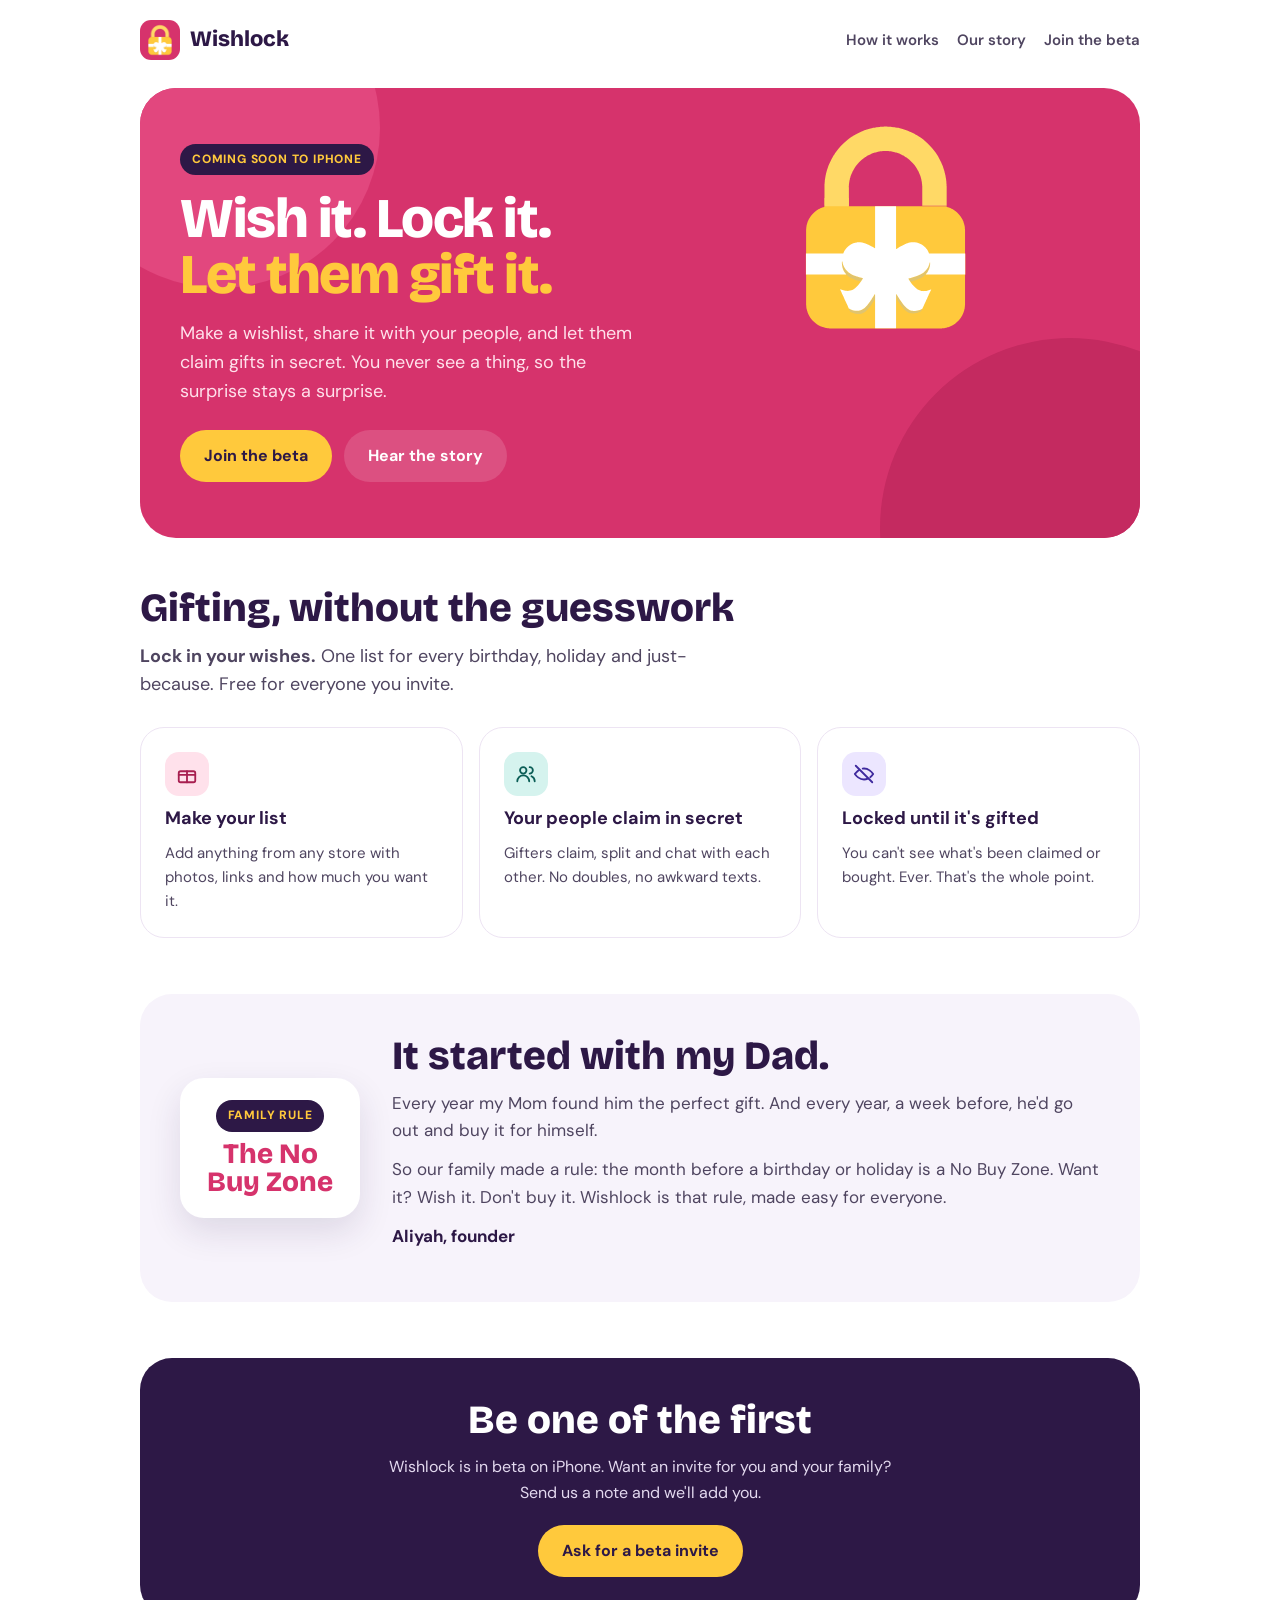
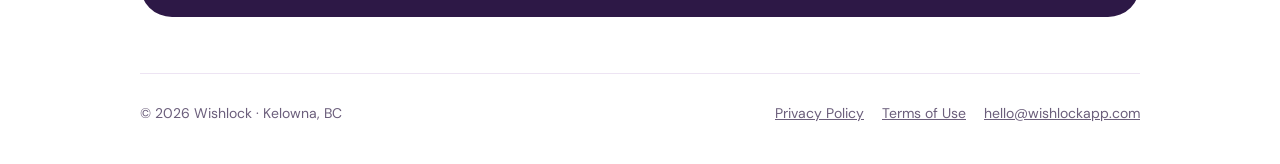
==== index.html @ d1f38653 "Add files via upload" ====
<!doctype html>
<html lang="en">
<head>
<meta charset="utf-8">
<meta name="viewport" content="width=device-width, initial-scale=1">
<title>Wishlock · Wish it. Lock it. Let them gift it.</title>
<meta name="description" content="Wishlock is the wishlist app for families and friends. Share your list, let your people claim gifts in secret, and keep the surprise.">
<meta property="og:title" content="Wishlock">
<meta property="og:description" content="Wish it. Lock it. Let them gift it. The wishlist app that keeps the surprise.">
<meta property="og:image" content="https://wishlockapp.com/icon-512.png">
<meta name="theme-color" content="#D6336C">
<link rel="icon" href="favicon.png">
<link rel="apple-touch-icon" href="apple-touch-icon.png">
<link rel="preconnect" href="https://fonts.googleapis.com">
<link href="https://fonts.googleapis.com/css2?family=Bricolage+Grotesque:opsz,wght@12..96,700;12..96,800&family=DM+Sans:opsz,wght@9..40,400;9..40,600;9..40,700&display=swap" rel="stylesheet">
<link rel="stylesheet" href="style.css">
</head>
<body>
<svg width="0" height="0" style="position:absolute" aria-hidden="true" focusable="false"><defs><symbol id="wl-s" viewBox="0 0 2160 2700" overflow="visible"><path fill="#FFD966" fill-rule="evenodd" d="M587 858 587 861 582 875 582 878 576 899 576 903 574 908 573 917 572 918 572 923 571 924 571 929 570 930 570 935 568 942 568 948 567 949 566 969 565 970 565 982 564 983 564 1166 565 1167 769 1167 770 1166 770 1011 769 1010 769 1001 770 1000 770 987 771 986 771 979 772 978 772 971 773 970 773 964 774 963 775 953 777 948 779 935 783 925 783 922 789 904 799 883 799 881 818 847 829 831 845 811 858 797 876 780 892 767 909 755 912 754 925 745 944 735 946 735 964 726 990 717 997 716 1008 712 1012 712 1013 711 1017 711 1023 709 1028 709 1034 707 1052 706 1053 705 1068 705 1069 704 1090 704 1091 705 1106 705 1107 706 1125 707 1131 709 1136 709 1137 710 1151 712 1162 716 1169 717 1195 726 1215 736 1219 737 1221 739 1230 743 1250 756 1253 757 1278 776 1310 807 1325 825 1343 851 1352 868 1354 870 1357 878 1359 880 1359 882 1364 891 1364 893 1370 906 1376 924 1378 934 1380 938 1380 942 1381 943 1384 961 1385 962 1387 985 1388 986 1388 998 1389 999 1389 1166 1390 1167 1594 1167 1595 1166 1595 1001 1594 1000 1594 981 1593 980 1592 956 1591 955 1590 941 1589 940 1589 935 1587 928 1587 922 1586 921 1584 907 1582 902 1581 893 1579 889 1576 874 1561 829 1552 809 1552 807 1547 798 1547 796 1521 747 1500 715 1471 678 1435 640 1398 608 1378 593 1354 577 1351 576 1341 569 1334 566 1332 564 1325 561 1323 559 1291 543 1284 541 1267 533 1223 518 1220 518 1219 517 1216 517 1208 514 1200 513 1187 509 1183 509 1182 508 1177 508 1176 507 1171 507 1170 506 1160 505 1159 504 1153 504 1152 503 1128 501 1127 500 1095 499 1094 498 1065 498 1064 499 1032 500 1031 501 1007 503 1006 504 1000 504 999 505 994 505 988 507 977 508 976 509 972 509 971 510 936 518 923 523 914 525 911 527 900 530 897 532 892 533 889 535 877 539 834 560 832 562 825 565 823 567 803 578 800 581 797 582 778 595 757 611 728 636 702 662 680 687 653 723 646 735 643 738 641 743 638 746 627 767 625 769 602 817 601 822 598 827 590 852Z"/><rect x="565" y="1100" width="205" height="360" fill="#FFD966"/></symbol><symbol id="wl-b" viewBox="0 0 2160 2700" overflow="visible"><path fill="#FFC93C" d="M448 1254 433 1278 422 1302 413 1333 412 1343 411 1344 411 1351 410 1352 410 1364 409 1365 409 1567 407 1571 407 1746 409 1749 409 2005 410 2006 411 2026 412 2027 412 2032 415 2041 417 2053 420 2059 421 2065 423 2068 425 2075 437 2099 446 2113 461 2132 477 2148 500 2166 503 2167 513 2174 522 2178 524 2180 548 2190 558 2192 569 2196 573 2196 574 2197 579 2197 580 2198 591 2199 592 2200 603 2200 604 2201 1555 2201 1556 2200 1567 2200 1568 2199 1574 2199 1580 2197 1585 2197 1586 2196 1594 2195 1601 2192 1608 2191 1619 2186 1624 2185 1631 2181 1633 2181 1637 2178 1646 2174 1666 2161 1682 2148 1698 2132 1713 2113 1727 2090 1738 2065 1738 2062 1741 2056 1741 2053 1743 2049 1744 2041 1747 2032 1748 2018 1749 2017 1749 2006 1750 2005 1750 1749 1752 1746 1752 1571 1750 1567 1750 1365 1749 1364 1748 1344 1747 1343 1747 1338 1744 1329 1742 1317 1739 1311 1737 1302 1726 1278 1711 1254 1699 1239 1681 1221 1665 1208 1643 1194 1639 1193 1631 1188 1629 1188 1614 1181 1597 1176 1595 1174 1595 1171 1594 1170 565 1170 564 1171 564 1174 562 1176 545 1181 530 1188 528 1188 520 1193 516 1194 494 1208 479 1220 460 1239Z"/><path fill="#E0C46E" d="M990 1915 989 1914 987 1916 949 1976 924 2009 907 2026 890 2039 875 2047 870 2048 864 2051 860 2051 855 2053 848 2053 847 2054 827 2054 826 2053 814 2052 810 2050 803 2049 784 2042 773 2036 771 2036 770 2038 780 2059 783 2062 806 2072 827 2078 840 2079 841 2080 856 2080 857 2079 865 2079 870 2077 874 2077 885 2073 899 2066 908 2060 928 2042 946 2021 963 1997 964 1994 990 1954ZM1169 1914 1169 1945 1179 1962 1185 1970 1186 1973 1192 1981 1193 1984 1213 2013 1235 2039 1252 2054 1264 2062 1281 2070 1285 2070 1292 2073 1304 2074 1305 2075 1319 2075 1320 2074 1327 2074 1328 2073 1339 2072 1342 2070 1346 2070 1355 2067 1370 2060 1372 2060 1378 2057 1381 2054 1387 2041 1387 2039 1382 2040 1373 2045 1352 2052 1339 2054 1338 2055 1327 2055 1326 2056 1308 2055 1307 2054 1295 2052 1284 2048 1271 2041 1257 2031 1229 2002 1202 1964 1201 1961 1195 1953 1172 1915 1170 1913ZM1454 1650 1453 1649 1451 1653 1450 1660 1447 1666 1444 1676 1429 1702 1420 1713 1406 1727 1396 1735 1385 1742 1367 1751 1365 1751 1345 1760 1331 1764 1328 1766 1316 1770 1302 1773 1287 1778 1275 1780 1274 1781 1275 1785 1288 1805 1290 1807 1294 1807 1306 1803 1309 1803 1313 1801 1316 1801 1319 1799 1342 1792 1345 1790 1367 1782 1383 1774 1404 1759 1418 1745 1426 1735 1434 1723 1442 1708 1451 1681 1451 1676 1453 1669 1453 1662 1454 1661ZM714 1640 713 1641 713 1665 714 1666 714 1672 715 1673 716 1683 718 1687 718 1690 722 1702 734 1726 743 1739 763 1760 775 1769 790 1778 792 1778 806 1785 811 1786 814 1788 822 1790 825 1792 837 1796 840 1796 847 1799 850 1799 865 1804 871 1804 885 1783 887 1778 883 1776 852 1769 805 1753 788 1745 767 1731 750 1715 743 1707 734 1694 722 1670 718 1658Z"/><path fill="#fff" fill-rule="evenodd" d="M992 1171 991 1172 991 1522 989 1524 969 1513 967 1511 931 1493 929 1493 910 1484 882 1476 865 1475 864 1474 850 1474 849 1475 839 1475 838 1476 823 1478 816 1481 807 1483 786 1493 768 1505 752 1520 740 1535 730 1551 730 1553 724 1564 724 1566 721 1570 409 1570 408 1571 408 1746 409 1747 746 1747 747 1746 746 1743 738 1734 727 1716 719 1698 719 1695 715 1685 713 1670 712 1669 712 1660 711 1659 711 1639 712 1637 714 1636 716 1639 718 1653 720 1657 720 1660 723 1669 732 1688 743 1705 765 1728 787 1743 806 1752 814 1754 817 1756 822 1757 825 1759 837 1763 840 1763 857 1769 885 1775 888 1777 887 1782 876 1798 875 1801 848 1837 822 1862 807 1872 799 1876 782 1882 778 1882 772 1884 753 1885 752 1884 741 1884 740 1883 723 1880 696 1870 696 1873 699 1878 699 1880 710 1902 710 1904 727 1939 727 1941 732 1950 732 1952 738 1963 738 1965 744 1976 744 1978 749 1987 749 1989 755 2000 755 2002 761 2013 761 2015 769 2032 774 2036 776 2036 785 2041 787 2041 801 2047 804 2047 808 2049 816 2050 817 2051 833 2052 834 2053 853 2052 858 2050 862 2050 874 2046 886 2040 903 2028 925 2006 949 1974 954 1965 962 1954 963 1951 971 1940 972 1937 978 1929 984 1918 989 1912 991 1914 991 2199 992 2200 1167 2200 1168 2199 1168 1913 1171 1912 1173 1914 1199 1957 1229 2000 1240 2013 1259 2031 1275 2042 1285 2047 1300 2052 1310 2053 1311 2054 1333 2054 1334 2053 1341 2053 1369 2045 1390 2035 1392 2029 1398 2018 1398 2016 1403 2007 1403 2005 1420 1970 1420 1968 1431 1946 1431 1944 1442 1922 1442 1920 1464 1874 1464 1872 1462 1872 1449 1878 1424 1885 1404 1886 1403 1887 1400 1886 1382 1885 1361 1878 1350 1872 1337 1863 1313 1840 1303 1828 1285 1803 1272 1781 1277 1778 1285 1777 1297 1773 1304 1772 1344 1759 1377 1745 1399 1731 1422 1709 1436 1689 1443 1675 1444 1670 1448 1662 1451 1648 1453 1645 1454 1645 1456 1648 1456 1651 1455 1652 1455 1666 1454 1667 1453 1678 1449 1690 1449 1693 1446 1699 1443 1709 1441 1711 1433 1727 1419 1745 1420 1747 1750 1747 1751 1746 1751 1571 1750 1570 1448 1570 1445 1567 1444 1562 1435 1544 1427 1532 1423 1528 1420 1523 1406 1509 1396 1501 1384 1493 1360 1482 1343 1477 1333 1476 1332 1475 1326 1475 1325 1474 1297 1474 1296 1475 1284 1476 1283 1477 1268 1480 1265 1482 1255 1485 1248 1489 1246 1489 1231 1497 1229 1497 1227 1499 1200 1513 1175 1529 1172 1532 1169 1532 1168 1531 1168 1172 1167 1171Z"/></symbol><symbol id="wl-k" viewBox="0 0 2160 2700" overflow="visible"><path fill="#FFC93C" fill-rule="evenodd" d="M1675 845 1645 816 1615 792 1585 772 1543 750 1541 750 1525 742 1514 739 1506 735 1503 735 1500 733 1487 730 1483 728 1480 728 1476 726 1473 726 1460 722 1451 721 1450 720 1445 720 1444 719 1439 719 1432 717 1426 717 1419 715 1400 714 1399 713 1372 713 1371 712 1366 712 1365 713 1338 713 1337 714 1319 715 1318 716 1305 717 1304 718 1299 718 1298 719 1288 720 1282 722 1277 722 1273 724 1269 724 1265 726 1258 727 1254 729 1251 729 1229 736 1226 738 1208 744 1194 751 1192 751 1156 770 1121 793 1089 819 1056 852 1040 871 1017 903 1016 906 1006 921 1003 928 1001 930 987 958 987 960 978 979 966 1015 966 1018 960 1039 960 1043 958 1048 957 1058 956 1059 956 1065 954 1072 952 1099 951 1100 950 1136 951 1137 951 1160 952 1161 952 1170 953 1171 953 1180 954 1181 956 1202 957 1203 960 1222 962 1226 962 1230 964 1234 964 1237 968 1250 967 1254 385 1835 380 1844 380 1847 379 1848 379 1876 380 1877 381 1921 382 1922 382 1940 383 1941 383 1962 384 1963 384 1980 385 1981 386 2018 389 2026 391 2028 398 2031 436 2032 437 2033 452 2033 453 2034 475 2034 476 2035 493 2035 494 2036 536 2037 537 2038 570 2038 581 2033 661 1954 813 1954 815 1953 821 1946 821 1795 822 1793 841 1775 991 1775 997 1772 1001 1764 1001 1615 1085 1530 1087 1530 1158 1601 1164 1604 1170 1604 1174 1602 1199 1578 1200 1576 1247 1530 1256 1533 1263 1534 1267 1536 1283 1539 1284 1540 1289 1540 1290 1541 1300 1542 1301 1543 1307 1543 1314 1545 1322 1545 1323 1546 1331 1546 1332 1547 1345 1547 1346 1548 1391 1548 1392 1547 1406 1547 1407 1546 1423 1545 1430 1543 1436 1543 1437 1542 1454 1540 1459 1538 1463 1538 1467 1536 1471 1536 1482 1532 1489 1531 1493 1529 1496 1529 1499 1527 1502 1527 1505 1525 1513 1523 1516 1521 1531 1516 1538 1512 1547 1509 1557 1503 1561 1502 1563 1500 1565 1500 1606 1475 1629 1458 1648 1442 1662 1429 1681 1409 1704 1381 1724 1352 1747 1310 1747 1308 1753 1297 1753 1295 1759 1282 1760 1277 1764 1269 1766 1260 1769 1253 1769 1250 1773 1240 1773 1237 1777 1224 1777 1219 1779 1214 1781 1199 1782 1198 1782 1192 1784 1185 1784 1177 1785 1176 1785 1168 1786 1167 1786 1152 1787 1151 1787 1109 1786 1108 1786 1093 1785 1092 1783 1069 1782 1068 1782 1063 1781 1062 1780 1052 1779 1051 1777 1037 1775 1032 1775 1028 1773 1024 1773 1021 1771 1017 1771 1014 1768 1007 1768 1004 1764 992 1762 989 1761 984 1759 981 1753 964 1748 955 1748 953 1737 931 1728 917 1726 912 1702 877ZM1414 788 1423 788 1424 787 1441 788 1442 789 1447 789 1458 793 1461 793 1480 803 1489 810 1499 820 1509 834 1515 846 1516 851 1523 867 1523 870 1527 880 1527 883 1529 887 1529 890 1532 899 1532 903 1534 908 1535 918 1536 919 1536 925 1538 932 1539 954 1540 955 1540 979 1541 980 1568 980 1569 981 1582 981 1583 982 1592 982 1593 983 1612 985 1613 986 1631 989 1635 991 1652 995 1655 997 1669 1001 1678 1006 1682 1007 1701 1021 1711 1032 1717 1041 1724 1055 1728 1068 1729 1079 1730 1080 1730 1100 1728 1106 1728 1111 1723 1126 1718 1136 1708 1150 1696 1162 1685 1170 1673 1176 1668 1177 1662 1180 1658 1180 1653 1182 1647 1182 1646 1183 1626 1183 1625 1182 1620 1182 1619 1181 1615 1181 1611 1179 1608 1179 1597 1174 1595 1174 1560 1157 1555 1153 1553 1153 1546 1174 1543 1191 1542 1192 1542 1198 1541 1199 1540 1217 1541 1218 1541 1227 1542 1228 1544 1240 1546 1243 1546 1245 1548 1247 1548 1249 1554 1258 1567 1271 1577 1278 1587 1283 1588 1286 1582 1289 1561 1294 1554 1297 1540 1300 1533 1303 1530 1303 1512 1309 1505 1310 1480 1318 1474 1318 1458 1310 1448 1303 1435 1290 1431 1284 1427 1276 1423 1262 1422 1245 1423 1244 1423 1234 1424 1233 1424 1226 1426 1221 1426 1216 1428 1212 1428 1209 1435 1187 1435 1184 1437 1181 1440 1168 1447 1148 1447 1145 1451 1132 1453 1118 1454 1117 1455 1098 1454 1097 1454 1090 1453 1088 1443 1080 1427 1073 1419 1072 1418 1071 1410 1071 1409 1070 1394 1070 1393 1071 1383 1071 1382 1072 1364 1074 1359 1076 1355 1076 1337 1081 1314 1085 1309 1087 1299 1088 1298 1089 1292 1089 1291 1090 1285 1090 1284 1091 1257 1091 1256 1090 1247 1089 1238 1086 1227 1080 1215 1069 1207 1058 1199 1042 1196 1033 1199 1022 1207 1003 1209 995 1217 976 1219 968 1227 949 1232 933 1235 926 1237 924 1240 926 1244 936 1255 953 1263 961 1271 967 1281 972 1290 975 1295 975 1302 977 1323 977 1324 976 1333 976 1340 974 1346 974 1347 973 1364 970 1368 968 1367 965 1357 950 1353 941 1351 939 1348 933 1348 931 1341 918 1337 906 1337 903 1335 898 1335 893 1334 892 1334 870 1336 864 1336 859 1345 836 1351 828 1352 825 1363 813 1371 806 1380 800 1392 794 1404 790 1408 790Z"/></symbol></defs></svg>
<div class="wrap">
  <header class="nav">
    <a class="brand" href="/"><img src="apple-touch-icon.png" alt="">Wishlock</a>
    <nav class="nav-links" aria-label="Main"><a href="#how">How it works</a><a href="#story">Our story</a><a href="#beta">Join the beta</a></nav>
  </header>

  <section class="hero">
    <div>
      <span class="eyebrow">COMING SOON TO IPHONE</span>
      <h1>Wish it. Lock it.<br><span>Let them gift it.</span></h1>
      <p>Make a wishlist, share it with your people, and let them claim gifts in secret. You never see a thing, so the surprise stays a surprise.</p>
      <div class="cta-row"><a class="btn btn-sun" href="#beta">Join the beta</a><a class="btn btn-ghost" href="#story">Hear the story</a></div>
    </div>
    <div class="hero-art" aria-hidden="true">
      <svg class="wl-lock" viewBox="200 470 1760 1760" overflow="visible"><g class="wl-shift"><g class="wl-shackle"><use href="#wl-s"/></g><g class="wl-body"><use href="#wl-b"/></g></g></svg>
    </div>
  </section>

  <section id="how">
    <h2>Gifting, without the guesswork</h2>
    <p class="lead"><b>Lock in your wishes.</b> One list for every birthday, holiday and just-because. Free for everyone you invite.</p>
    <div class="features">
      <div class="feature"><i style="background:#FFE1EB;color:#A81F50"><svg width="22" height="22" viewBox="0 0 24 24" fill="none" stroke="currentColor" stroke-width="2" stroke-linecap="round" stroke-linejoin="round" aria-hidden="true"><rect x="3" y="9" width="18" height="12" rx="2"/><path d="M3 13h18M12 9v12"/></svg></i><b>Make your list</b><span>Add anything from any store with photos, links and how much you want it.</span></div>
      <div class="feature"><i style="background:#D5F3EE;color:#0B5E56"><svg width="22" height="22" viewBox="0 0 24 24" fill="none" stroke="currentColor" stroke-width="2" stroke-linecap="round" stroke-linejoin="round" aria-hidden="true"><circle cx="9" cy="8" r="3.5"/><path d="M2.5 20a6.5 6.5 0 0 1 13 0M16 4.5a3.5 3.5 0 0 1 0 7M18 14.5a6 6 0 0 1 3.5 5.5"/></svg></i><b>Your people claim in secret</b><span>Gifters claim, split and chat with each other. No doubles, no awkward texts.</span></div>
      <div class="feature"><i style="background:#ECE6FF;color:#3F2A9E"><svg width="22" height="22" viewBox="0 0 24 24" fill="none" stroke="currentColor" stroke-width="2" stroke-linecap="round" stroke-linejoin="round" aria-hidden="true"><path d="M3 3l18 18"/><path d="M10.6 6.1A9.8 9.8 0 0 1 12 6c5 0 9 4.5 10 6-.5.8-1.6 2.2-3.2 3.5M6.6 7.6C4.5 9 3 11 2 12c1 1.5 5 6 10 6 1.6 0 3-.4 4.3-1"/></svg></i><b>Locked until it's gifted</b><span>You can't see what's been claimed or bought. Ever. That's the whole point.</span></div>
    </div>
  </section>

  <section class="story" id="story">
    <div class="tag"><span class="eyebrow">FAMILY RULE</span><b>The No Buy Zone</b></div>
    <div>
      <h2>It started with my Dad.</h2>
      <p>Every year my Mom found him the perfect gift. And every year, a week before, he'd go out and buy it for himself.</p>
      <p>So our family made a rule: the month before a birthday or holiday is a No Buy Zone. Want it? Wish it. Don't buy it. Wishlock is that rule, made easy for everyone.</p>
      <p><b style="color:#2D1846">Aliyah, founder</b></p>
    </div>
  </section>

  <section class="signup" id="beta">
    <h2>Be one of the first</h2>
    <p>Wishlock is in beta on iPhone. Want an invite for you and your family? Send us a note and we'll add you.</p>
    <a class="btn btn-sun" href="mailto:hello@wishlockapp.com?subject=Wishlock%20beta%20invite">Ask for a beta invite</a>
  </section>

  <footer>
    <span>© 2026 Wishlock · Kelowna, BC</span>
    <nav aria-label="Legal"><a href="privacy.html">Privacy Policy</a><a href="terms.html">Terms of Use</a><a href="mailto:hello@wishlockapp.com">hello@wishlockapp.com</a></nav>
  </footer>
</div>
</body>
</html>
---- style.css ----
:root{--berry:#D6336C;--berry-deep:#A81F50;--berry-tint:#FFE1EB;--plum:#2D1846;--body:#4F4560;--muted:#6B5E7B;--soft:#F7F3FB;--line:#EDE4F3;--sun:#FFC93C;--teal:#0B7A70;--teal-tint:#D5F3EE;--display:'Bricolage Grotesque',system-ui,sans-serif;--text:'DM Sans',system-ui,sans-serif}
*{box-sizing:border-box}
html{-webkit-text-size-adjust:100%}
body{margin:0;background:#fff;color:var(--plum);font:16px/1.6 var(--text);overflow-x:hidden}
a{color:var(--berry-deep)}a:hover{color:var(--plum)}
img{max-width:100%;display:block}
.wrap{max-width:1040px;margin:0 auto;padding:0 20px}
.nav{display:flex;align-items:center;justify-content:space-between;gap:16px;padding:20px 0}
.brand{display:flex;align-items:center;gap:10px;font-family:var(--display);font-weight:800;font-size:22px;color:var(--plum);text-decoration:none}
.brand img{width:40px;height:40px;border-radius:11px}
.nav-links{display:flex;gap:18px;font-size:15px;font-weight:600}
.nav-links a{color:var(--body);text-decoration:none}.nav-links a:hover{color:var(--berry-deep)}
.hero{position:relative;overflow:hidden;background:var(--berry);color:#fff;border-radius:36px;padding:56px 40px;display:grid;grid-template-columns:1.5fr 1fr;gap:32px;align-items:center;margin:8px 0 48px}
.hero h1{font-size:clamp(40px,6vw,56px)}
.hero::before,.hero::after{content:"";position:absolute;border-radius:50%}
.hero::before{width:320px;height:320px;left:-80px;top:-120px;background:#E2477E}
.hero::after{width:380px;height:380px;right:-120px;bottom:-180px;background:#C42A60}
.hero>*{position:relative;z-index:1}
.eyebrow{display:inline-block;padding:6px 12px;border-radius:999px;background:var(--plum);color:var(--sun);font-size:12px;font-weight:800;letter-spacing:.8px}
h1{font-family:var(--display);font-weight:800;font-size:clamp(40px,7vw,64px);line-height:1;letter-spacing:-1.5px;margin:16px 0}
h1 span{color:var(--sun)}
.hero p{font-size:18px;color:#FFE1EB;margin:0 0 24px;max-width:460px}
.btn{display:inline-flex;align-items:center;justify-content:center;gap:8px;min-height:52px;padding:0 24px;border-radius:999px;font-weight:700;font-size:16px;text-decoration:none;border:0;cursor:pointer;transition:transform .15s ease}
.btn:active{transform:scale(.97)}
.btn-sun{background:var(--sun);color:var(--plum)}.btn-sun:hover{color:var(--plum);transform:translateY(-2px)}
.btn-ghost{background:rgba(255,255,255,.14);color:#fff}.btn-ghost:hover{color:#fff}
.cta-row{display:flex;flex-wrap:wrap;gap:12px}
.hero-art{display:grid;place-items:center}
.hero-art svg{width:min(320px,100%);height:auto;overflow:visible}
.wl-lock .wl-shift,.wl-lock .wl-shackle,.wl-lock .wl-body{transform-box:view-box}
.wl-lock .wl-shackle{transform-origin:667px 1170px;animation:wlShackle 6s cubic-bezier(.3,.7,.3,1) 1s infinite}
.wl-lock .wl-shift{animation:wlShift 6s ease-in-out 1s infinite}
.wl-lock .wl-body{transform-origin:1080px 2200px;animation:wlThunk 6s ease-out 1s infinite}
@keyframes wlShackle{0%{transform:none}5%{transform:translateY(-190px)}12%{transform:translateY(-190px) scaleX(-1)}17%,45%{transform:translateY(-110px) scaleX(-1)}50%{transform:translateY(-190px) scaleX(-1)}56%{transform:translateY(-190px)}60%{transform:translateY(12px)}63%,100%{transform:none}}
@keyframes wlShift{0%,5%{transform:none}17%,45%{transform:translateX(346px)}55%,100%{transform:none}}
@keyframes wlThunk{0%,59%{transform:none}61%{transform:scale(1.04,.96)}64%,100%{transform:none}}
@keyframes float{0%,100%{transform:translateY(0)}50%{transform:translateY(-10px)}}
h2{font-family:var(--display);font-weight:800;font-size:clamp(28px,4.5vw,40px);line-height:1.1;margin:0 0 12px}
.lead{color:var(--body);font-size:18px;max-width:620px;margin:0 0 28px}
.features{display:grid;grid-template-columns:repeat(3,minmax(0,1fr));gap:16px;margin-bottom:56px}
.feature{border:1px solid var(--line);border-radius:24px;padding:24px;display:flex;flex-direction:column;gap:8px}
.feature i{width:44px;height:44px;border-radius:14px;display:grid;place-items:center;font-style:normal}
.feature b{font-size:18px}
.feature span{color:var(--body);font-size:15px}
.story{background:var(--soft);border-radius:32px;padding:40px;display:grid;grid-template-columns:auto 1fr;gap:32px;align-items:center;margin-bottom:56px}
.story .tag{width:180px;padding:22px;border-radius:24px;background:#fff;text-align:center;box-shadow:0 14px 34px rgba(45,24,70,.12)}
.story .tag b{display:block;font-family:var(--display);font-weight:800;font-size:28px;line-height:1;color:var(--berry);margin-top:8px}
.story p{margin:0 0 12px;color:var(--body);font-size:17px}
.signup{background:var(--plum);color:#fff;border-radius:32px;padding:40px;text-align:center;margin-bottom:56px}
.signup p{color:#E3D9EF;margin:0 auto 20px;max-width:520px}
footer{border-top:1px solid var(--line);padding:28px 0 40px;color:var(--muted);font-size:14px;display:flex;flex-wrap:wrap;gap:12px 24px;justify-content:space-between}
footer nav{display:flex;gap:18px;flex-wrap:wrap}
footer a{color:var(--muted)}
/* legal pages */
.legal{max-width:760px;margin:0 auto;padding:8px 20px 40px}
.legal h1{font-size:clamp(34px,6vw,48px);letter-spacing:-1px}
.legal h2{font-size:24px;margin:36px 0 10px}
.legal h3{font-size:18px;margin:22px 0 6px}
.legal p,.legal li{color:var(--body)}
.legal ul{padding-left:22px}
.legal .updated{color:var(--muted);font-size:14px}
.draft{background:var(--berry-tint);color:var(--berry-deep);border-radius:16px;padding:12px 16px;font-weight:700;font-size:14px}
.summary{background:var(--soft);border-radius:20px;padding:18px 22px;margin:20px 0}
.summary li{margin:4px 0}
@media (max-width:760px){
  .hero{grid-template-columns:1fr;padding:40px 24px;border-radius:28px;text-align:left}
  .hero-art{order:-1}.hero-art svg{width:180px}
  .features{grid-template-columns:1fr}
  .story{grid-template-columns:1fr;padding:28px 22px}
  .story .tag{width:100%}
  .signup{padding:32px 22px}
  .nav-links{display:none}
}
@media (prefers-reduced-motion:reduce){.wl-lock *{animation:none!important}}
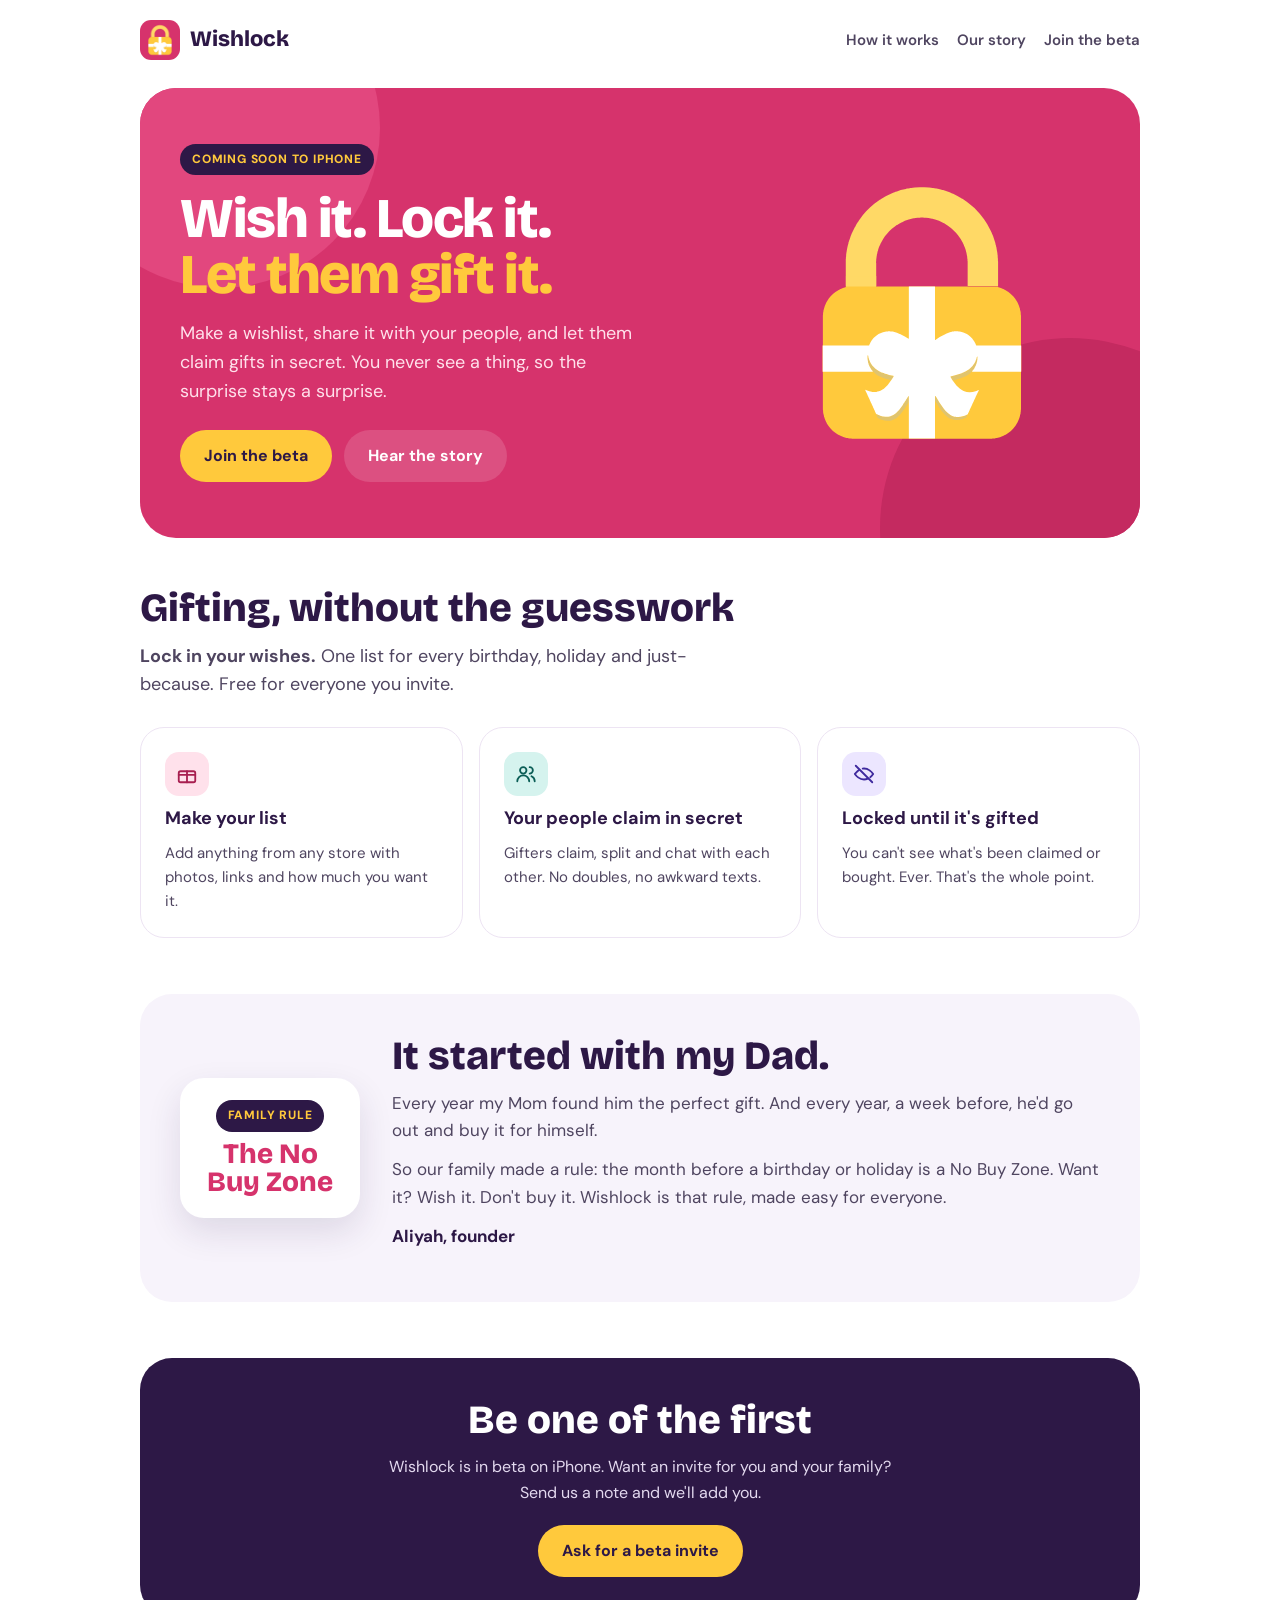
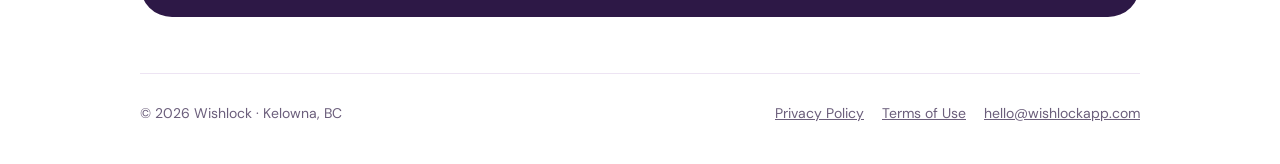
==== commit 7abd3c55: "Add files via upload" ====
--- a/index.html
+++ b/index.html
@@ -31,7 +31,7 @@
       <div class="cta-row"><a class="btn btn-sun" href="#beta">Join the beta</a><a class="btn btn-ghost" href="#story">Hear the story</a></div>
     </div>
     <div class="hero-art" aria-hidden="true">
-      <svg class="wl-lock" viewBox="200 470 1760 1760" overflow="visible"><g class="wl-shift"><g class="wl-shackle"><use href="#wl-s"/></g><g class="wl-body"><use href="#wl-b"/></g></g></svg>
+      <svg class="wl-lock" viewBox="200 470 1760 1760" overflow="visible"><g class="wl-shift"><g class="wl-shackle"><use href="#wl-s" width="2160" height="2700"/></g><g class="wl-body"><use href="#wl-b" width="2160" height="2700"/></g></g></svg>
     </div>
   </section>
 
--- a/style.css
+++ b/style.css
@@ -25,8 +25,8 @@
 .btn-sun{background:var(--sun);color:var(--plum)}.btn-sun:hover{color:var(--plum);transform:translateY(-2px)}
 .btn-ghost{background:rgba(255,255,255,.14);color:#fff}.btn-ghost:hover{color:#fff}
 .cta-row{display:flex;flex-wrap:wrap;gap:12px}
-.hero-art{display:grid;place-items:center}
-.hero-art svg{width:min(320px,100%);height:auto;overflow:visible}
+.hero-art{display:grid;place-items:center;align-self:stretch}
+.hero-art svg{width:min(260px,100%);height:auto;overflow:visible}
 .wl-lock .wl-shift,.wl-lock .wl-shackle,.wl-lock .wl-body{transform-box:view-box}
 .wl-lock .wl-shackle{transform-origin:667px 1170px;animation:wlShackle 6s cubic-bezier(.3,.7,.3,1) 1s infinite}
 .wl-lock .wl-shift{animation:wlShift 6s ease-in-out 1s infinite}
@@ -64,7 +64,7 @@
 .summary li{margin:4px 0}
 @media (max-width:760px){
   .hero{grid-template-columns:1fr;padding:40px 24px;border-radius:28px;text-align:left}
-  .hero-art{order:-1}.hero-art svg{width:180px}
+  .hero-art{order:-1;justify-self:center;padding:8px 0 4px}.hero-art svg{width:min(190px,60vw);margin:0}
   .features{grid-template-columns:1fr}
   .story{grid-template-columns:1fr;padding:28px 22px}
   .story .tag{width:100%}
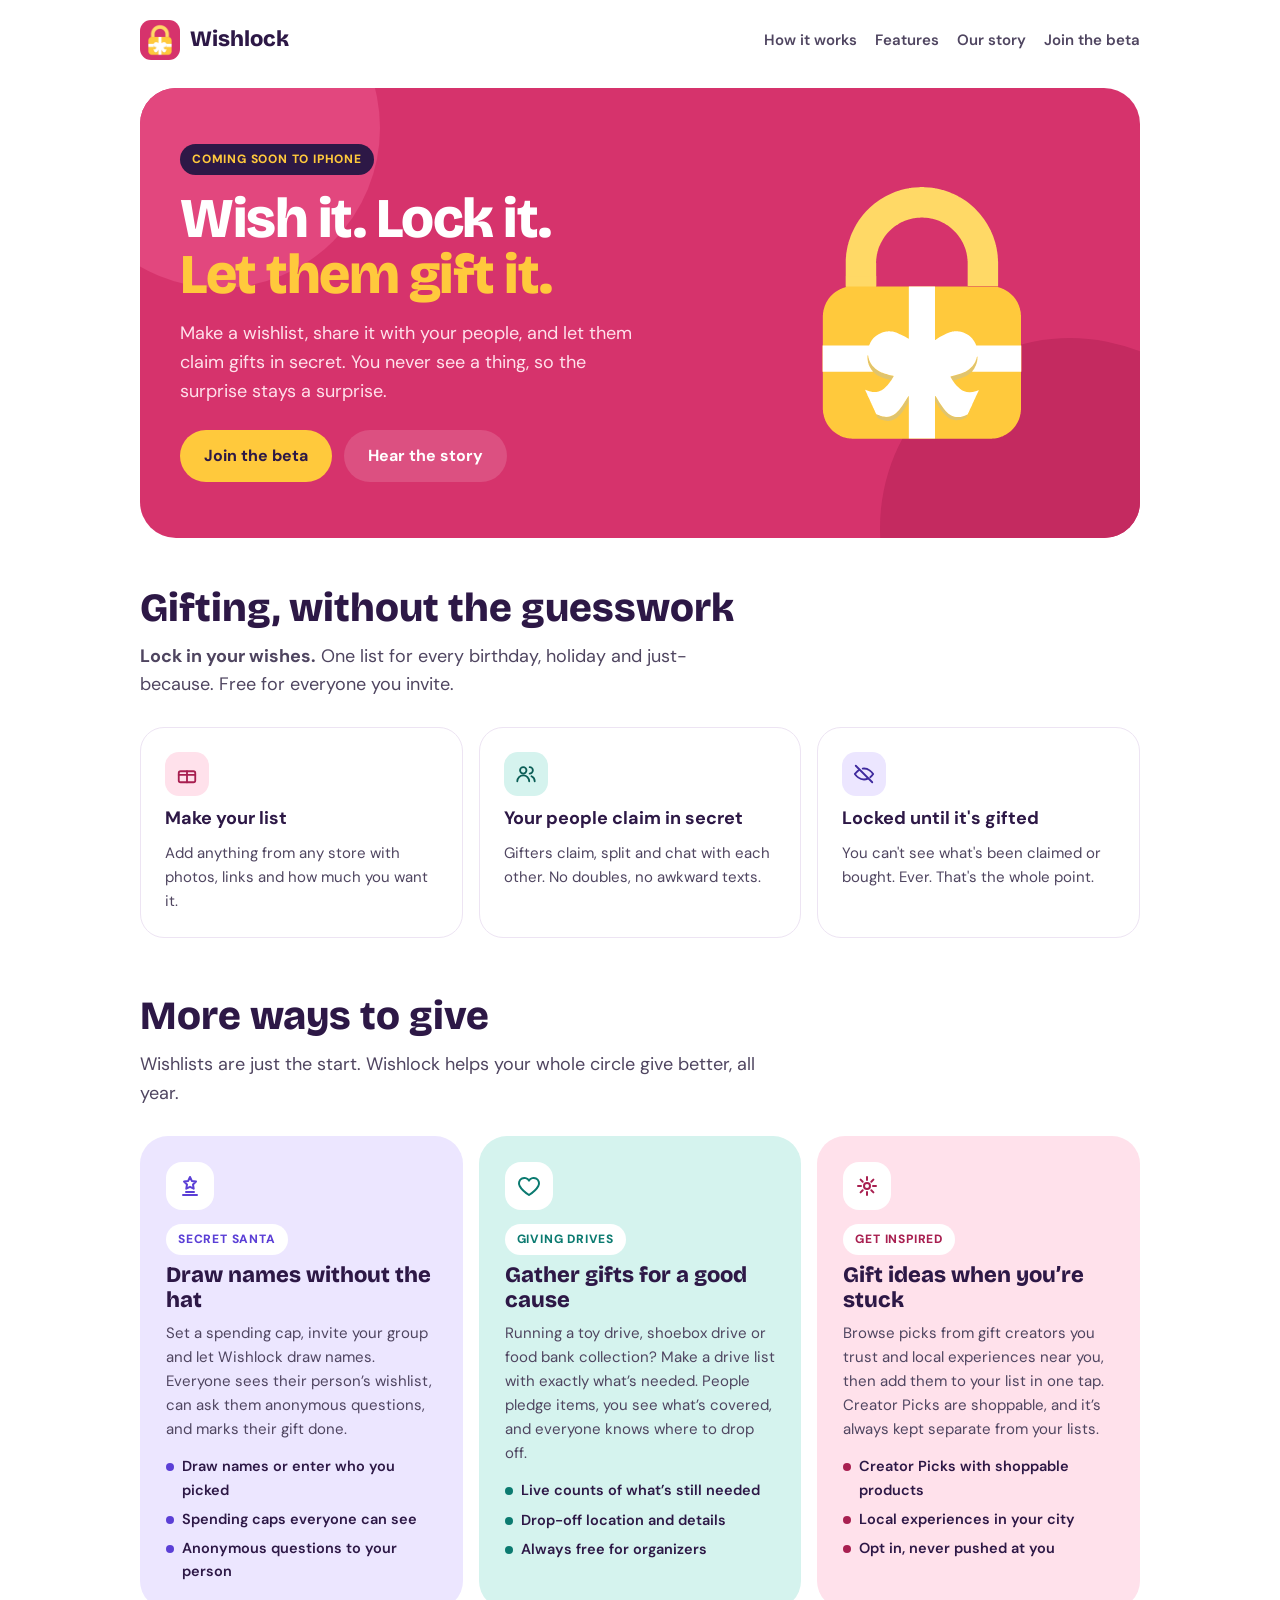
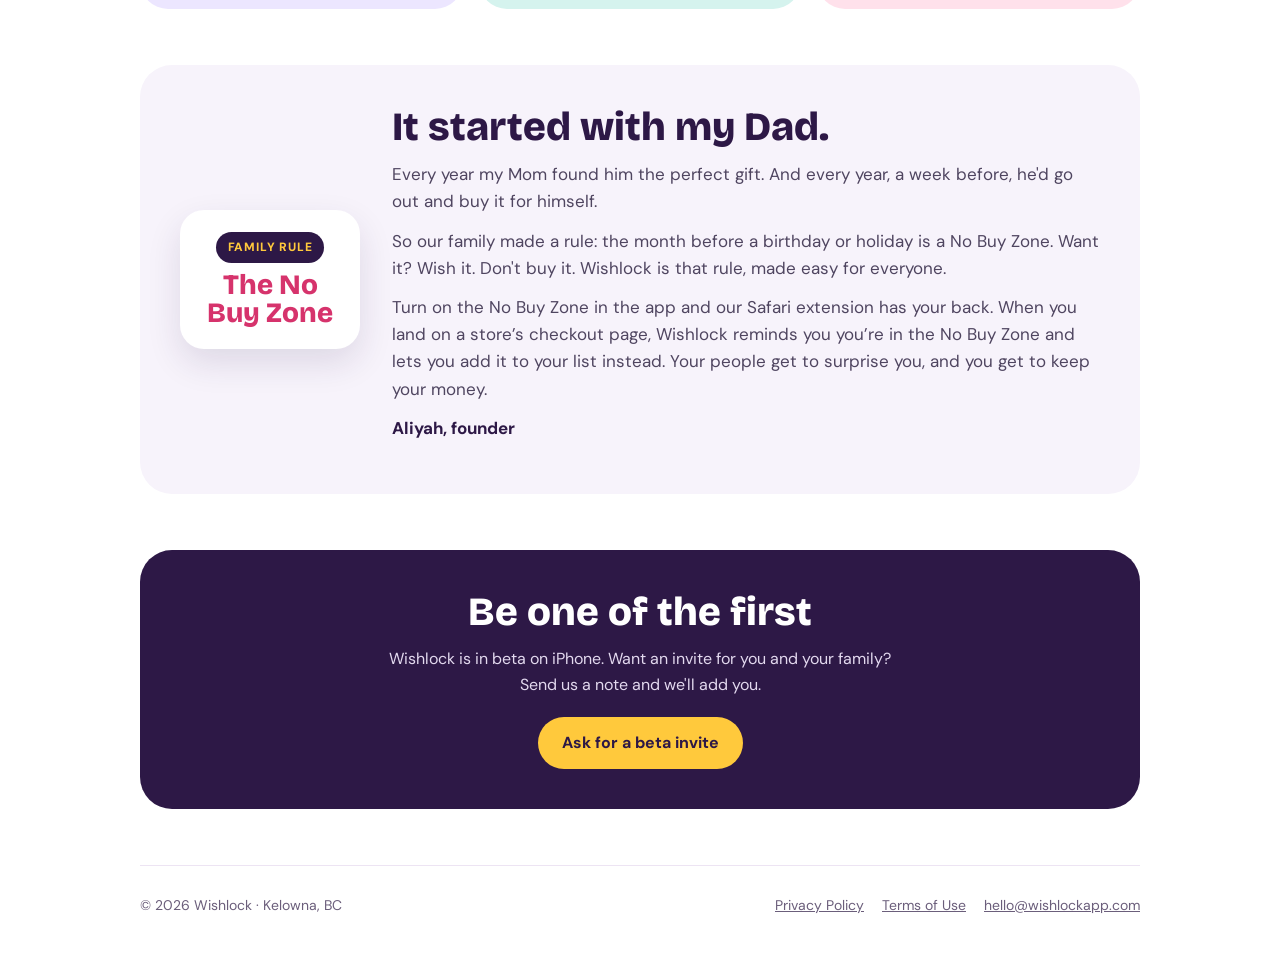
==== commit 92538a00: "Add files via upload" ====
--- a/index.html
+++ b/index.html
@@ -20,7 +20,7 @@
 <div class="wrap">
   <header class="nav">
     <a class="brand" href="/"><img src="apple-touch-icon.png" alt="">Wishlock</a>
-    <nav class="nav-links" aria-label="Main"><a href="#how">How it works</a><a href="#story">Our story</a><a href="#beta">Join the beta</a></nav>
+    <nav class="nav-links" aria-label="Main"><a href="#how">How it works</a><a href="#more">Features</a><a href="#story">Our story</a><a href="#beta">Join the beta</a></nav>
   </header>
 
   <section class="hero">
@@ -31,7 +31,7 @@
       <div class="cta-row"><a class="btn btn-sun" href="#beta">Join the beta</a><a class="btn btn-ghost" href="#story">Hear the story</a></div>
     </div>
     <div class="hero-art" aria-hidden="true">
-      <svg class="wl-lock" viewBox="200 470 1760 1760" overflow="visible"><g class="wl-shift"><g class="wl-shackle"><use href="#wl-s" width="2160" height="2700"/></g><g class="wl-body"><use href="#wl-b" width="2160" height="2700"/></g></g></svg>
+      <svg class="wl-lock" viewBox="38 308 2084 2084" overflow="visible"><g class="wl-shift"><g class="wl-shackle"><use href="#wl-s" width="2160" height="2700"/></g><g class="wl-body"><use href="#wl-b" width="2160" height="2700"/></g></g></svg>
     </div>
   </section>
 
@@ -45,12 +45,41 @@
     </div>
   </section>
 
+  <section class="more" id="more">
+    <h2>More ways to give</h2>
+    <p class="lead">Wishlists are just the start. Wishlock helps your whole circle give better, all year.</p>
+    <div class="more-grid">
+      <article class="more-card" style="--c:#5B3FD6;--t:#ECE6FF">
+        <i><svg width="24" height="24" viewBox="0 0 24 24" fill="none" stroke="currentColor" stroke-width="2" stroke-linecap="round" stroke-linejoin="round" aria-hidden="true"><path d="M12 3l1.8 3.9L18 7.6l-3 2.9.7 4.2L12 12.8 8.3 14.7l.7-4.2-3-2.9 4.2-.7z"/><path d="M5 21h14"/><path d="M8 18h8"/></svg></i>
+        <span class="eyebrow">SECRET SANTA</span>
+        <h3>Draw names without the hat</h3>
+        <p>Set a spending cap, invite your group and let Wishlock draw names. Everyone sees their person’s wishlist, can ask them anonymous questions, and marks their gift done.</p>
+        <ul><li>Draw names or enter who you picked</li><li>Spending caps everyone can see</li><li>Anonymous questions to your person</li></ul>
+      </article>
+      <article class="more-card" style="--c:#0B7A70;--t:#D5F3EE">
+        <i><svg width="24" height="24" viewBox="0 0 24 24" fill="none" stroke="currentColor" stroke-width="2" stroke-linecap="round" stroke-linejoin="round" aria-hidden="true"><path d="M12 21s-7-4.5-9.3-9A5.2 5.2 0 0 1 12 6.6 5.2 5.2 0 0 1 21.3 12C19 16.5 12 21 12 21z"/></svg></i>
+        <span class="eyebrow">GIVING DRIVES</span>
+        <h3>Gather gifts for a good cause</h3>
+        <p>Running a toy drive, shoebox drive or food bank collection? Make a drive list with exactly what’s needed. People pledge items, you see what’s covered, and everyone knows where to drop off.</p>
+        <ul><li>Live counts of what’s still needed</li><li>Drop-off location and details</li><li>Always free for organizers</li></ul>
+      </article>
+      <article class="more-card" style="--c:#A81F50;--t:#FFE1EB">
+        <i><svg width="24" height="24" viewBox="0 0 24 24" fill="none" stroke="currentColor" stroke-width="2" stroke-linecap="round" stroke-linejoin="round" aria-hidden="true"><path d="M12 3v3M12 18v3M3 12h3M18 12h3M5.6 5.6l2.1 2.1M16.3 16.3l2.1 2.1M5.6 18.4l2.1-2.1M16.3 7.7l2.1-2.1"/><circle cx="12" cy="12" r="3"/></svg></i>
+        <span class="eyebrow">GET INSPIRED</span>
+        <h3>Gift ideas when you’re stuck</h3>
+        <p>Browse picks from gift creators you trust and local experiences near you, then add them to your list in one tap. Creator Picks are shoppable, and it’s always kept separate from your lists.</p>
+        <ul><li>Creator Picks with shoppable products</li><li>Local experiences in your city</li><li>Opt in, never pushed at you</li></ul>
+      </article>
+    </div>
+  </section>
+
   <section class="story" id="story">
     <div class="tag"><span class="eyebrow">FAMILY RULE</span><b>The No Buy Zone</b></div>
     <div>
       <h2>It started with my Dad.</h2>
       <p>Every year my Mom found him the perfect gift. And every year, a week before, he'd go out and buy it for himself.</p>
       <p>So our family made a rule: the month before a birthday or holiday is a No Buy Zone. Want it? Wish it. Don't buy it. Wishlock is that rule, made easy for everyone.</p>
+      <p>Turn on the No Buy Zone in the app and our Safari extension has your back. When you land on a store’s checkout page, Wishlock reminds you you’re in the No Buy Zone and lets you add it to your list instead. Your people get to surprise you, and you get to keep your money.</p>
       <p><b style="color:#2D1846">Aliyah, founder</b></p>
     </div>
   </section>
--- a/style.css
+++ b/style.css
@@ -26,7 +26,7 @@
 .btn-ghost{background:rgba(255,255,255,.14);color:#fff}.btn-ghost:hover{color:#fff}
 .cta-row{display:flex;flex-wrap:wrap;gap:12px}
 .hero-art{display:grid;place-items:center;align-self:stretch}
-.hero-art svg{width:min(260px,100%);height:auto;overflow:visible}
+.hero-art svg{width:min(308px,100%);height:auto;overflow:visible}
 .wl-lock .wl-shift,.wl-lock .wl-shackle,.wl-lock .wl-body{transform-box:view-box}
 .wl-lock .wl-shackle{transform-origin:667px 1170px;animation:wlShackle 6s cubic-bezier(.3,.7,.3,1) 1s infinite}
 .wl-lock .wl-shift{animation:wlShift 6s ease-in-out 1s infinite}
@@ -62,10 +62,22 @@
 .draft{background:var(--berry-tint);color:var(--berry-deep);border-radius:16px;padding:12px 16px;font-weight:700;font-size:14px}
 .summary{background:var(--soft);border-radius:20px;padding:18px 22px;margin:20px 0}
 .summary li{margin:4px 0}
+.more{margin-bottom:56px}
+.more-grid{display:grid;grid-template-columns:repeat(3,minmax(0,1fr));gap:16px}
+.more-card{background:var(--t);border-radius:28px;padding:26px;display:flex;flex-direction:column;gap:8px}
+.more-card i{width:48px;height:48px;border-radius:16px;background:#fff;color:var(--c);display:grid;place-items:center;font-style:normal;margin-bottom:6px}
+.more-card .eyebrow{color:var(--c);background:#fff;align-self:flex-start}
+.more-card h3{font-family:var(--display);font-weight:800;font-size:22px;line-height:1.15;margin:0}
+.more-card p{margin:0;color:var(--body);font-size:15px}
+.more-card ul{margin:6px 0 0;padding:0;list-style:none;display:flex;flex-direction:column;gap:6px}
+.more-card li{display:flex;gap:8px;align-items:flex-start;font-size:14.5px;font-weight:600;color:var(--plum)}
+.more-card li::before{content:"";width:8px;height:8px;border-radius:50%;background:var(--c);margin-top:8px;flex-shrink:0}
+@media (max-width:960px){.more-grid{grid-template-columns:1fr 1fr}.more-card:last-child{grid-column:1/-1}}
 @media (max-width:760px){
   .hero{grid-template-columns:1fr;padding:40px 24px;border-radius:28px;text-align:left}
-  .hero-art{order:-1;justify-self:center;padding:8px 0 4px}.hero-art svg{width:min(190px,60vw);margin:0}
+  .hero-art{order:-1;justify-self:center;padding:8px 0 4px}.hero-art svg{width:min(225px,70vw);margin:0}
   .features{grid-template-columns:1fr}
+  .more-grid{grid-template-columns:1fr}.more-card:last-child{grid-column:auto}
   .story{grid-template-columns:1fr;padding:28px 22px}
   .story .tag{width:100%}
   .signup{padding:32px 22px}
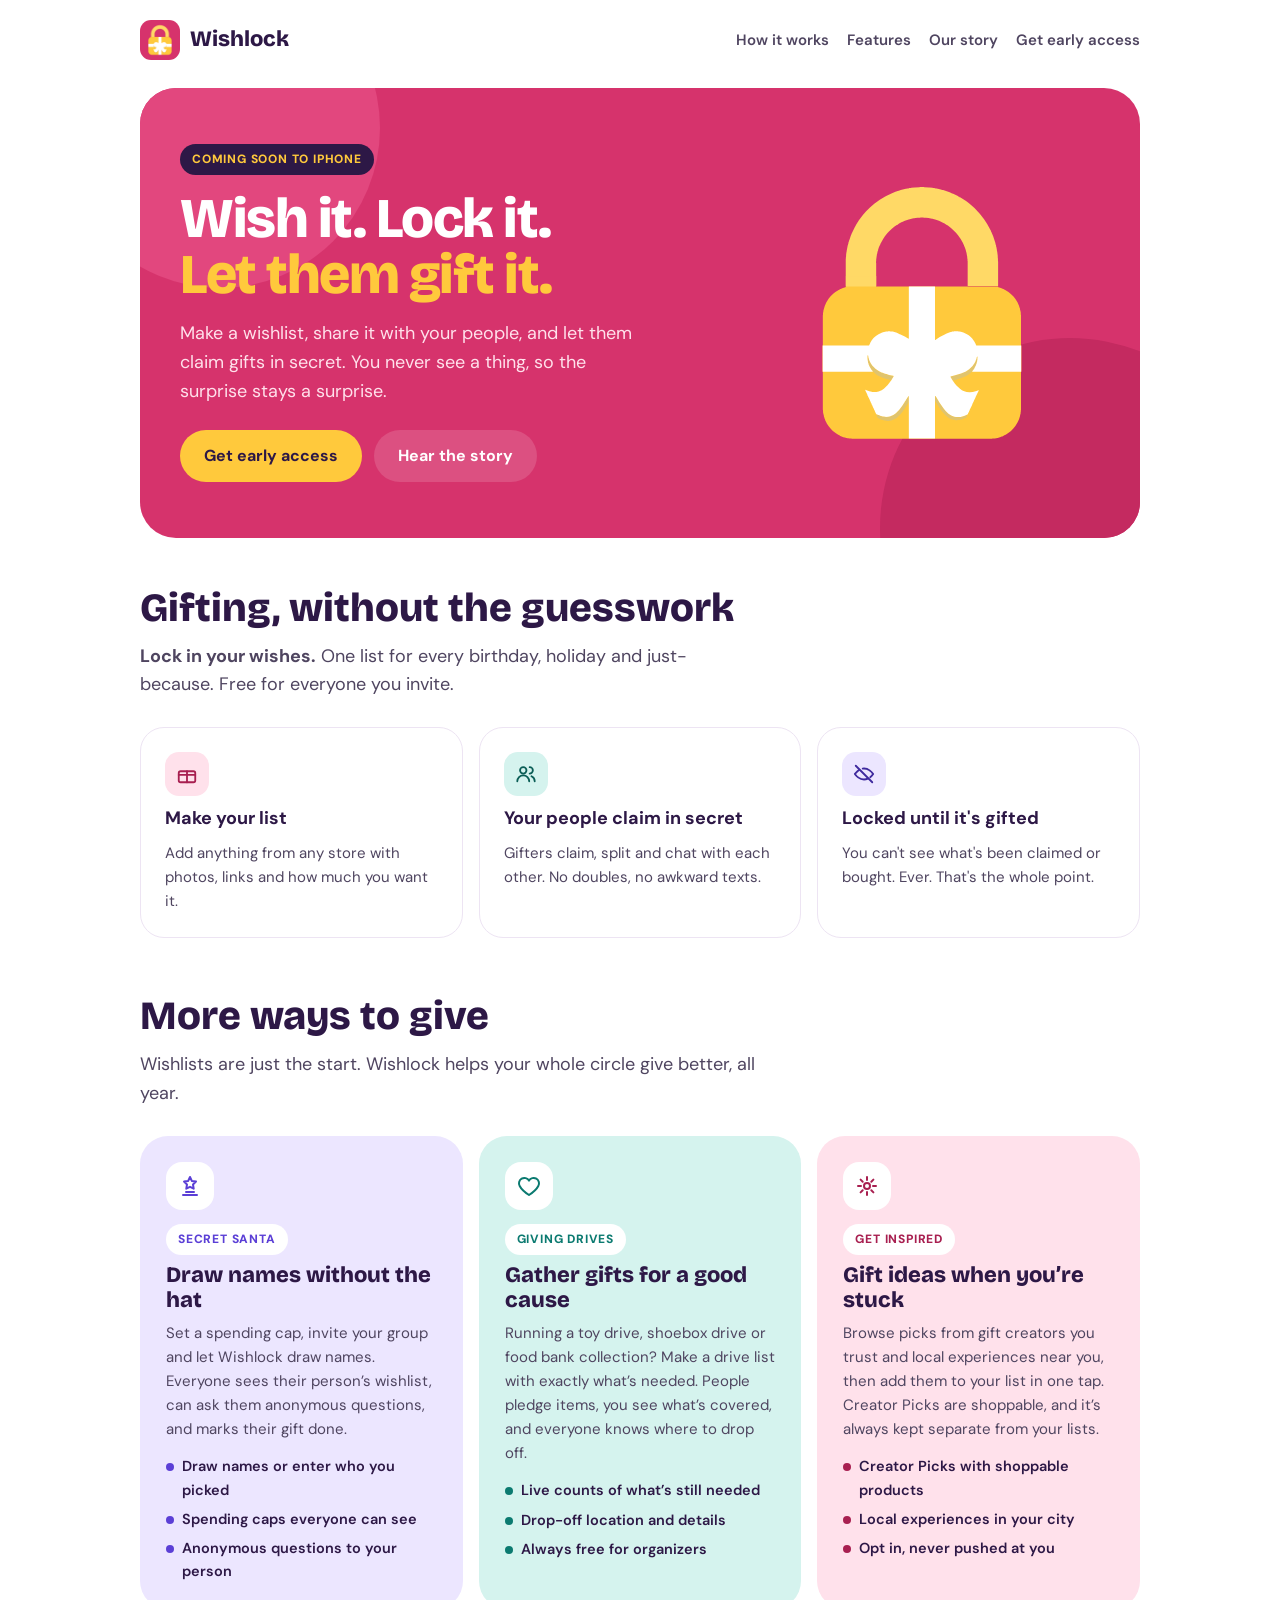
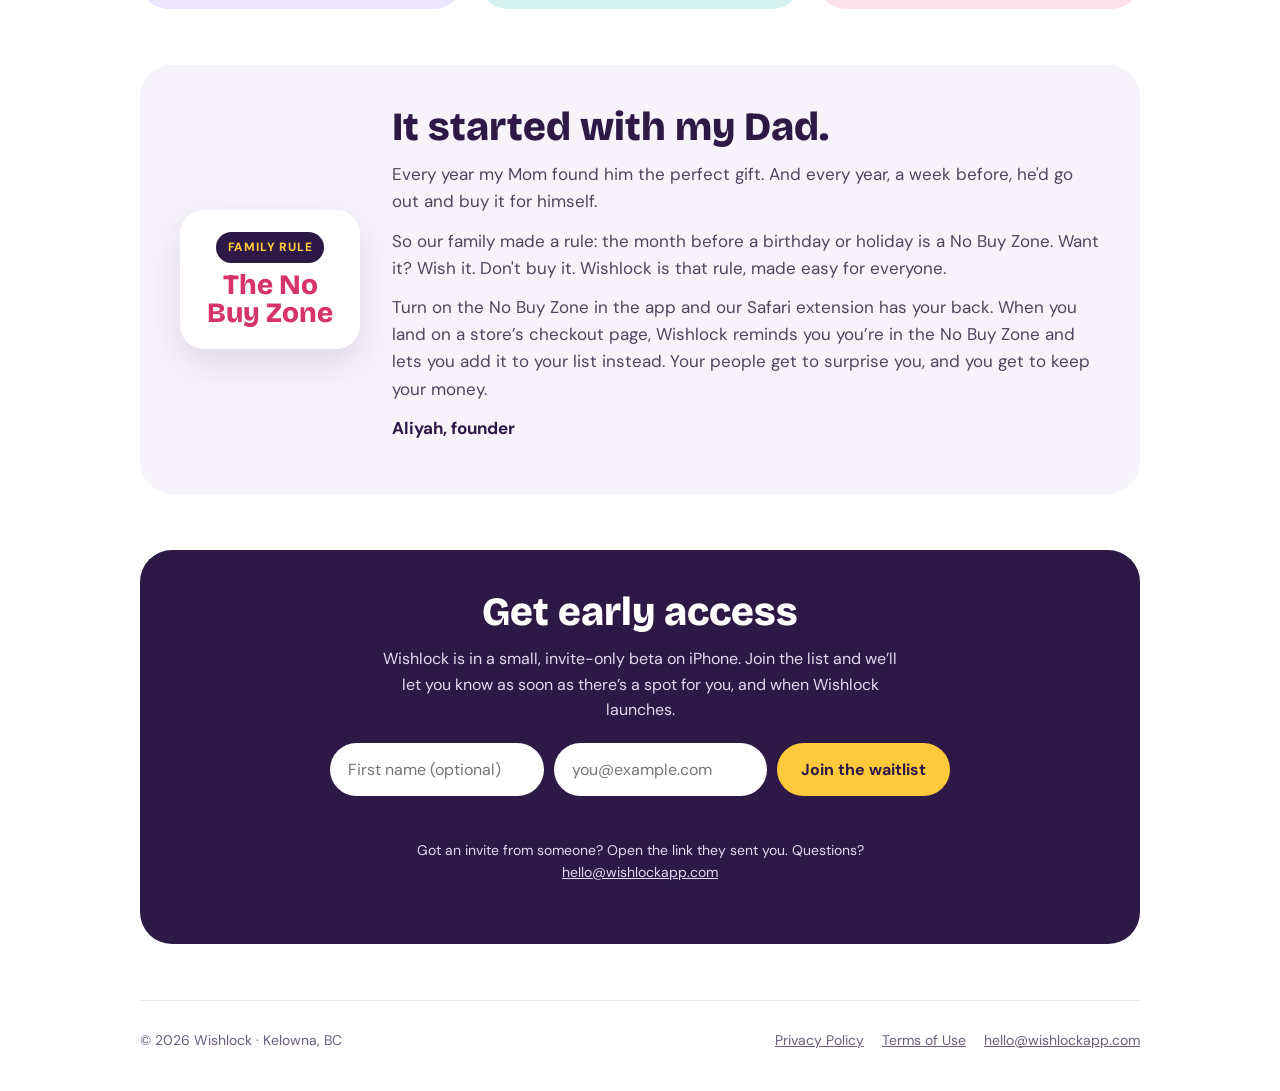
==== commit 4d222d6f: "Add files via upload" ====
--- a/index.html
+++ b/index.html
@@ -20,7 +20,7 @@
 <div class="wrap">
   <header class="nav">
     <a class="brand" href="/"><img src="apple-touch-icon.png" alt="">Wishlock</a>
-    <nav class="nav-links" aria-label="Main"><a href="#how">How it works</a><a href="#more">Features</a><a href="#story">Our story</a><a href="#beta">Join the beta</a></nav>
+    <nav class="nav-links" aria-label="Main"><a href="#how">How it works</a><a href="#more">Features</a><a href="#story">Our story</a><a href="#beta">Get early access</a></nav>
   </header>
 
   <section class="hero">
@@ -28,7 +28,7 @@
       <span class="eyebrow">COMING SOON TO IPHONE</span>
       <h1>Wish it. Lock it.<br><span>Let them gift it.</span></h1>
       <p>Make a wishlist, share it with your people, and let them claim gifts in secret. You never see a thing, so the surprise stays a surprise.</p>
-      <div class="cta-row"><a class="btn btn-sun" href="#beta">Join the beta</a><a class="btn btn-ghost" href="#story">Hear the story</a></div>
+      <div class="cta-row"><a class="btn btn-sun" href="#beta">Get early access</a><a class="btn btn-ghost" href="#story">Hear the story</a></div>
     </div>
     <div class="hero-art" aria-hidden="true">
       <svg class="wl-lock" viewBox="38 308 2084 2084" overflow="visible"><g class="wl-shift"><g class="wl-shackle"><use href="#wl-s" width="2160" height="2700"/></g><g class="wl-body"><use href="#wl-b" width="2160" height="2700"/></g></g></svg>
@@ -85,9 +85,16 @@
   </section>
 
   <section class="signup" id="beta">
-    <h2>Be one of the first</h2>
-    <p>Wishlock is in beta on iPhone. Want an invite for you and your family? Send us a note and we'll add you.</p>
-    <a class="btn btn-sun" href="mailto:hello@wishlockapp.com?subject=Wishlock%20beta%20invite">Ask for a beta invite</a>
+    <h2>Get early access</h2>
+    <p>Wishlock is in a small, invite-only beta on iPhone. Join the list and we’ll let you know as soon as there’s a spot for you, and when Wishlock launches.</p>
+    <form id="waitlist" class="wait-form" novalidate>
+      <label class="sr" for="wl-name">First name (optional)</label><input id="wl-name" name="name" maxlength="60" placeholder="First name (optional)" autocomplete="given-name">
+      <label class="sr" for="wl-email">Email</label><input id="wl-email" name="email" type="email" maxlength="200" placeholder="you@example.com" autocomplete="email" required>
+      <input type="text" name="company" tabindex="-1" autocomplete="off" class="hp" aria-hidden="true">
+      <button class="btn btn-sun" type="submit">Join the waitlist</button>
+    </form>
+    <p id="wl-msg" class="wait-msg" role="status" aria-live="polite"></p>
+    <p style="font-size:14px;margin-top:12px">Got an invite from someone? Open the link they sent you. Questions? <a href="mailto:hello@wishlockapp.com" style="color:inherit">hello@wishlockapp.com</a></p>
   </section>
 
   <footer>
@@ -95,5 +102,27 @@
     <nav aria-label="Legal"><a href="privacy.html">Privacy Policy</a><a href="terms.html">Terms of Use</a><a href="mailto:hello@wishlockapp.com">hello@wishlockapp.com</a></nav>
   </footer>
 </div>
+<script>
+(function(){
+  var WL = {url:'https://ytkexbdhjjsswcfewsys.supabase.co', key:'sb_publishable_NE3f0KTD_1TSnA7ivDHoBw_5mYDE88k'};
+  if (window.WL_SITE_TEST) WL = window.WL_SITE_TEST;
+  var f = document.getElementById('waitlist'), msg = document.getElementById('wl-msg');
+  if (!f) return;
+  f.addEventListener('submit', function(e){
+    e.preventDefault();
+    var email = f.email.value.trim(), name = f.name.value.trim(), btn = f.querySelector('button');
+    if (f.company.value) return;
+    if (!/^[^@\s]+@[^@\s]+\.[^@\s]+$/.test(email)){ msg.textContent = 'Please enter a valid email address.'; f.email.focus(); return; }
+    btn.disabled = true; msg.textContent = 'Adding you…';
+    fetch(WL.url + '/rest/v1/waitlist', {method:'POST', headers:{'apikey':WL.key, 'Content-Type':'application/json', 'Prefer':'return=minimal'},
+      body:JSON.stringify({email:email, name:name || null, source:'website'})})
+      .then(function(r){
+        if (r.ok || r.status === 409){ f.hidden = true; msg.textContent = 'You’re on the list' + (name ? ', ' + name : '') + '! We’ll email you when there’s a spot.'; return; }
+        throw new Error(r.status);
+      })
+      .catch(function(){ btn.disabled = false; msg.textContent = 'Something went wrong. Please try again, or email hello@wishlockapp.com.'; });
+  });
+})();
+</script>
 </body>
 </html>
--- a/style.css
+++ b/style.css
@@ -84,3 +84,11 @@
   .nav-links{display:none}
 }
 @media (prefers-reduced-motion:reduce){.wl-lock *{animation:none!important}}
+
+.wait-form{display:flex;gap:10px;flex-wrap:wrap;justify-content:center;max-width:620px;margin:18px auto 0}
+.wait-form input{flex:1 1 200px;min-width:0;border:0;border-radius:999px;padding:14px 18px;font:inherit;font-size:16px;color:var(--plum)}
+.wait-form .btn{flex:0 0 auto;border:0;cursor:pointer;font:inherit;font-weight:700}
+.wait-form .hp{position:absolute;left:-9999px;width:1px;height:1px;opacity:0}
+.wait-msg{min-height:1.4em;margin:12px 0 0;font-weight:700}
+.sr{position:absolute;width:1px;height:1px;overflow:hidden;clip:rect(0 0 0 0)}
+.wait-form[hidden]{display:none}
